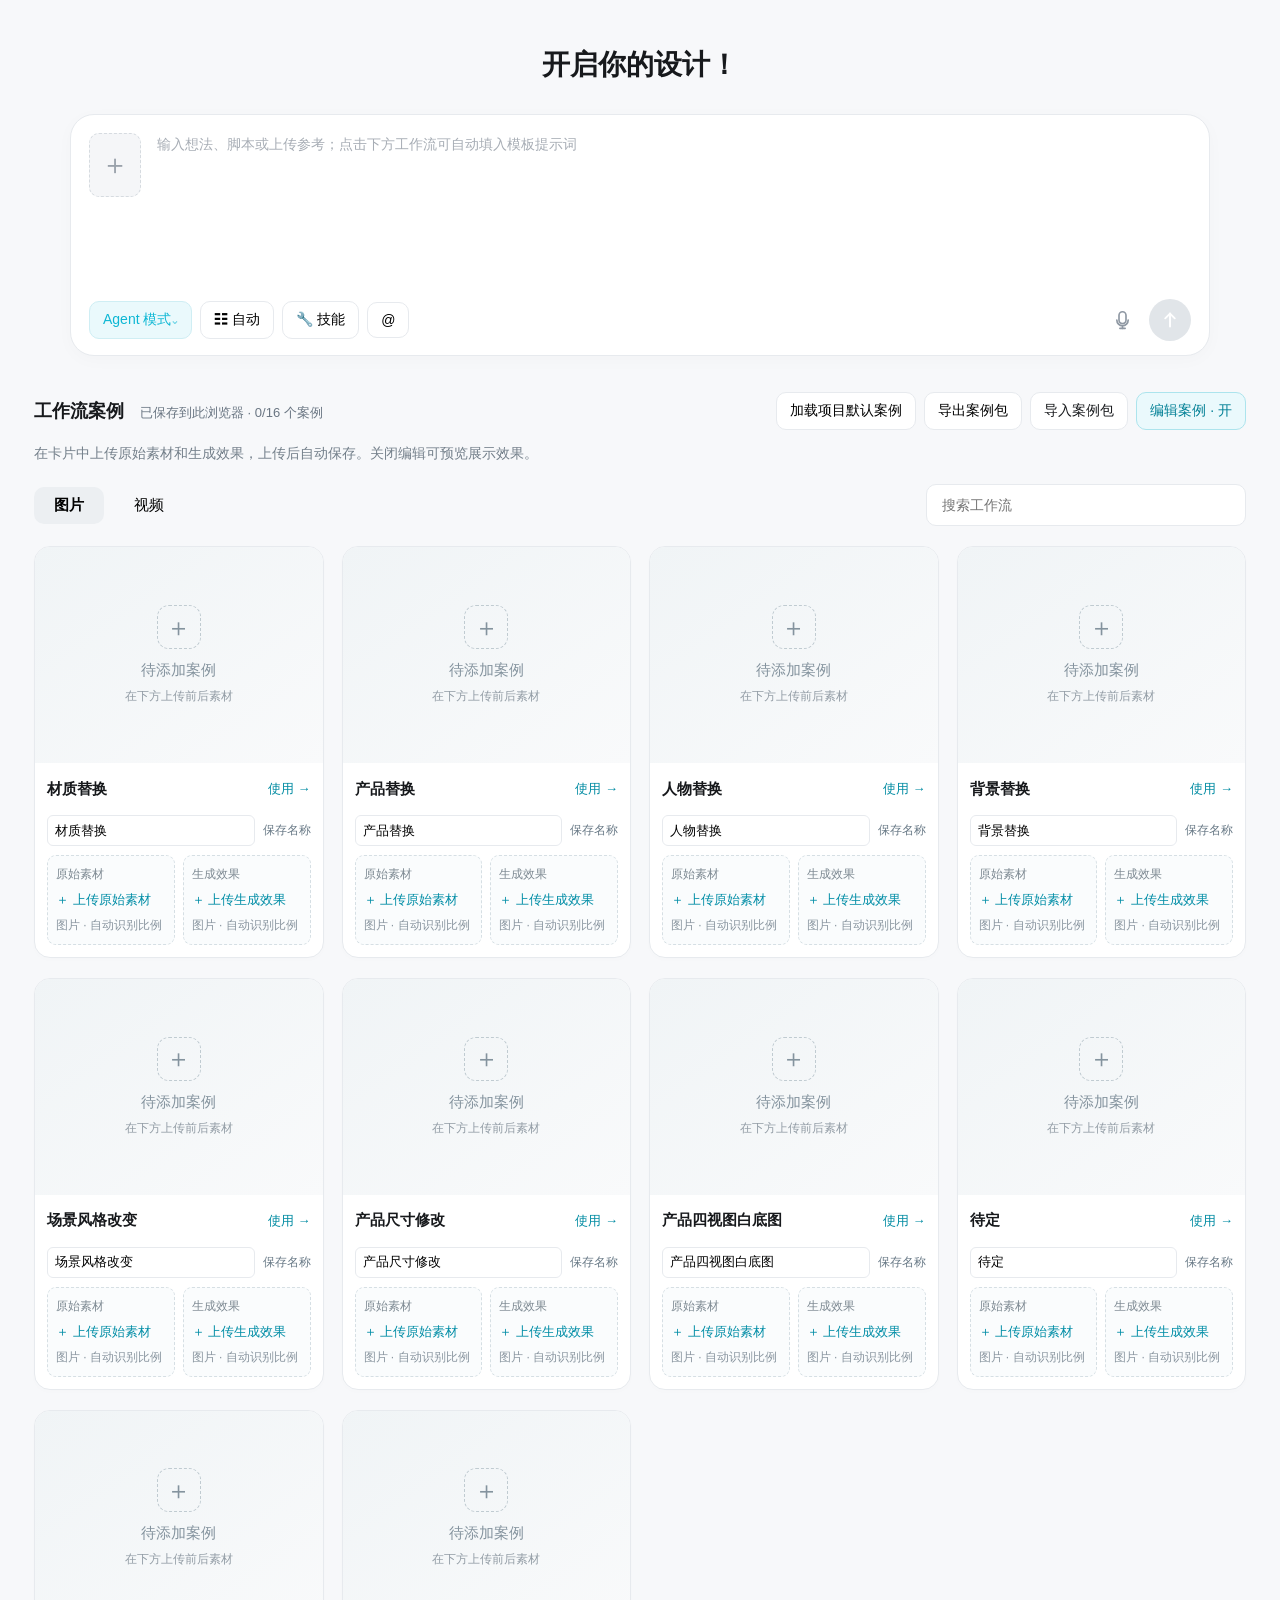
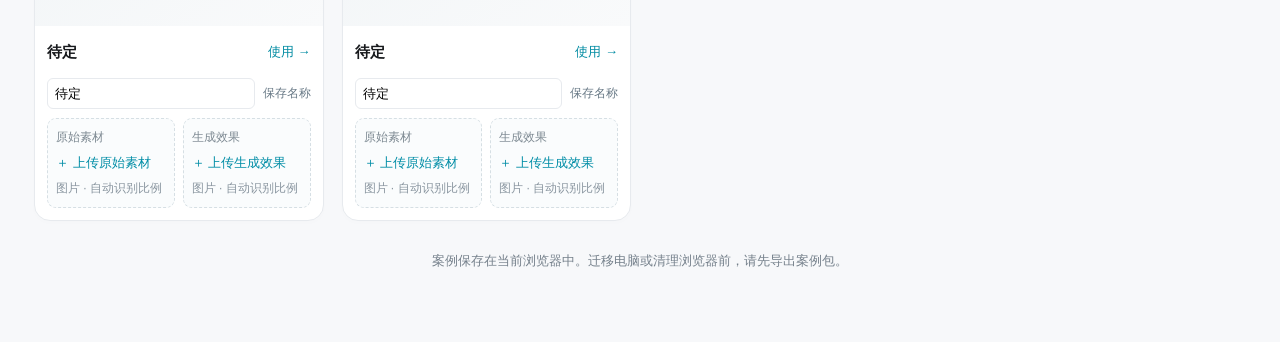
==== public/index.html @ 8887f8cb "Serve static website from public with explicit Vercel deployment settings" ====
<!DOCTYPE html>
<html lang="zh-CN">
<head><meta charset="UTF-8"><meta name="viewport" content="width=device-width, initial-scale=1.0">
<title>AI 工作流创作首页 · 案例编辑版</title><link rel="stylesheet" href="styles.css"><link rel="stylesheet" href="cases.css"><link rel="icon" href="data:,">
<script src="workflows.js" defer></script><script src="cases.js" defer></script><script src="composer.js" defer></script></head>
<body>
<div class="page">
  <div class="title">开启你的设计！</div>

  <section class="composer" id="composer">
    <div class="asset-strip" id="assetStrip"></div>
    <div class="composer-main">
      <label class="upload-main" title="上传图片或视频">＋<input id="topUpload" type="file" accept="image/*,video/*" multiple hidden></label>
      <textarea id="prompt" aria-label="创作提示词" placeholder="输入想法、脚本或上传参考；点击下方工作流可自动填入模板提示词"></textarea>
    </div>
    <div class="composer-bottom">
      <div class="left-tools">
        <div class="tool mode" id="modeBtn">
          <span id="modeLabel">Agent 模式</span>⌄
          <div class="mode-menu">
            <div class="mode-item active" data-mode="agent">Agent 模式 <span>✓</span></div>
            <div class="mode-item" data-mode="image">图片生成</div>
            <div class="mode-item" data-mode="video">视频生成</div>
          </div>
        </div>
        <div class="auto-wrap"><button class="tool">☷ 自动</button>
<div class="auto-panel" id="autoPanel">
  <div class="auto-section">
    <div class="auto-label">比例</div>
    <div class="ratio-grid" id="ratioGrid">
      <button class="ratio-option active" data-ratio="自适应"><span class="ratio-icon"></span>自适应</button>
      <button class="ratio-option" data-ratio="1:1"><span class="ratio-icon"></span>1:1</button>
      <button class="ratio-option" data-ratio="2:3"><span class="ratio-icon"></span>2:3</button>
      <button class="ratio-option" data-ratio="3:2"><span class="ratio-icon"></span>3:2</button>
      <button class="ratio-option" data-ratio="4:5"><span class="ratio-icon"></span>4:5</button>
      <button class="ratio-option" data-ratio="5:4"><span class="ratio-icon"></span>5:4</button>
      <button class="ratio-option" data-ratio="16:9"><span class="ratio-icon"></span>16:9</button>
      <button class="ratio-option" data-ratio="9:16"><span class="ratio-icon"></span>9:16</button>
      <button class="ratio-option" data-ratio="21:9"><span class="ratio-icon"></span>21:9</button>
      <button class="ratio-option" data-ratio="9:21"><span class="ratio-icon"></span>9:21</button>
      <button class="ratio-option" data-ratio="3:4"><span class="ratio-icon"></span>3:4</button>
      <button class="ratio-option" data-ratio="4:3"><span class="ratio-icon"></span>4:3</button>
      <button class="ratio-option" data-ratio="1:2"><span class="ratio-icon"></span>1:2</button>
      <button class="ratio-option" data-ratio="2:1"><span class="ratio-icon"></span>2:1</button>
      <button class="ratio-option" data-ratio="1:3"><span class="ratio-icon"></span>1:3</button>
      <button class="ratio-option" data-ratio="3:1"><span class="ratio-icon"></span>3:1</button>
    </div>
  </div>
  <div class="auto-section">
    <div class="auto-label">图像质量</div>
    <div class="segmented" data-group="quality">
      <button>低</button><button class="active">中</button><button>高</button>
    </div>
  </div>
  <div class="auto-section">
    <div class="auto-label">分辨率</div>
    <div class="segmented" data-group="resolution">
      <button class="active">1K</button><button>2K</button><button>4K</button>
    </div>
  </div>
</div></div><button class="tool">🔧 技能</button><button class="tool">@</button>
      </div>
      <div class="right-tools">
      <button class="icon-btn mic-btn" type="button" aria-label="语音输入" title="语音输入">
        <svg viewBox="0 0 24 24" aria-hidden="true"><path d="M12 15.5a4 4 0 0 0 4-4V6a4 4 0 1 0-8 0v5.5a4 4 0 0 0 4 4Z"></path><path d="M5.5 11.5a6.5 6.5 0 0 0 13 0"></path><path d="M12 18v3"></path><path d="M9 21h6"></path></svg>
      </button>
      <button class="send" type="button" aria-label="发送" title="发送">
        <svg viewBox="0 0 24 24" aria-hidden="true"><path d="M12 19V5"></path><path d="m6.8 10.2 5.2-5.2 5.2 5.2"></path></svg>
      </button>
    </div>
    </div>
  </section>

  <section class="case-toolbar" aria-label="案例管理">
    <div><strong>工作流案例</strong><span class="save-status" id="saveStatus" role="status">正在读取本机案例…</span></div>
    <div class="case-actions">
      <button class="tool" id="loadDefaults">加载项目默认案例</button>
      <button class="tool" id="exportCases">导出案例包</button>
      <label class="tool import-label">导入案例包<input id="importCases" type="file" accept=".aicases" hidden></label>
      <button class="tool edit-toggle" id="editCases" role="switch" aria-checked="true">编辑案例 · 开</button>
    </div>
  </section>
  <p class="edit-hint" id="editHint">在卡片中上传原始素材和生成效果，上传后自动保存。关闭编辑可预览展示效果。</p>
  <div class="content-head">
    <div class="tabs"><button class="tab active" data-tab="image">图片</button><button class="tab" data-tab="video">视频</button></div>
    <input id="search" class="search" aria-label="搜索工作流" placeholder="搜索工作流">
  </div>
  <section class="masonry" id="masonry" aria-label="工作流案例列表"></section>
  <p id="emptySearch" class="empty-search" hidden>没有找到对应工作流，请换个关键词。</p>
  <footer class="storage-note">案例保存在当前浏览器中。迁移电脑或清理浏览器前，请先导出案例包。</footer>
</div>


<dialog id="mediaDialog"><div class="dialog-head"><strong id="dialogTitle">查看原始文件</strong><button class="tool" id="closeDialog">关闭</button></div><div id="dialogMedia"></div></dialog>
<dialog id="importDialog"><h2>导入案例包</h2><p id="importSummary"></p><p>同一工作流的前后素材会按案例包整体替换；包内没有的工作流保持不变。新版案例包同时替换对应提示词模板；旧版案例包保留现有模板。第 3 版案例包同时恢复工作流名称，旧版包保留现有名称。</p><div class="dialog-actions"><button class="tool" id="cancelImport">取消</button><button class="tool primary" id="confirmImport">确认导入</button></div></dialog>
<div class="toast" id="toast" role="status" hidden></div>
</body></html>
---- public/styles.css ----
:root{--bg:#f7f8fa;--card:#fff;--text:#17191c;--muted:#969da6;--line:#e7eaee;--brand:#0db7d4;--brand-soft:#eaf9fc}
*{box-sizing:border-box}
body{margin:0;font-family:Inter,"PingFang SC","Microsoft YaHei",sans-serif;color:var(--text);background:var(--bg)}
.page{max-width:1480px;margin:0 auto;padding:58px 34px 70px}
.title{text-align:center;font-size:28px;font-weight:700;margin:16px 0 38px}
.title span{color:var(--brand)}
.composer{max-width:1140px;margin:0 auto 66px;background:#fff;border:1px solid var(--line);border-radius:24px;padding:18px 18px 14px;box-shadow:0 4px 18px rgba(0,0,0,.025)}
.composer.drag{outline:2px dashed var(--brand);outline-offset:4px}
.asset-strip{display:flex;gap:10px;flex-wrap:wrap;padding:2px 2px 12px}
.asset-strip:empty{display:none}
.asset{width:78px;height:78px;border-radius:12px;overflow:hidden;position:relative;border:1px solid var(--line);background:#f2f3f5}
.asset img,.asset video{width:100%;height:100%;object-fit:cover;display:block}
.asset button{position:absolute;right:4px;top:4px;width:22px;height:22px;border:0;border-radius:50%;background:rgba(0,0,0,.62);color:#fff;cursor:pointer;font-size:13px}
.composer-main{display:flex;gap:14px;min-height:158px}
.upload-main{width:52px;height:64px;flex:0 0 auto;border-radius:10px;border:1px dashed #d6dbe0;background:#f5f6f8;display:flex;align-items:center;justify-content:center;font-size:28px;color:#9aa2ab;cursor:pointer;user-select:none}
textarea{width:100%;min-height:148px;max-height:190px;border:0;outline:0;resize:none;background:transparent;font-size:13px;font-weight:400;line-height:1.48;color:#333;padding:3px 2px 0}
textarea::placeholder{color:#a7adb5}
.composer-bottom{display:flex;align-items:center;justify-content:space-between;gap:12px;margin-top:8px}
.left-tools,.right-tools{display:flex;align-items:center;gap:8px}
.tool{border:1px solid var(--line);background:#fff;border-radius:10px;padding:9px 13px;font-size:14px;cursor:pointer}
.mode{color:var(--brand);background:var(--brand-soft);border-color:#cfeef4;position:relative}
.mode-menu{display:none;position:absolute;top:44px;left:0;width:182px;padding:8px;border:1px solid var(--line);background:#fff;border-radius:14px;box-shadow:0 14px 34px rgba(0,0,0,.12);z-index:50;color:#333}
.mode.open .mode-menu{display:block}
.mode-item{padding:10px 12px;border-radius:9px;display:flex;justify-content:space-between}
.mode-item:hover,.mode-item.active{background:#f3f5f7}
.icon-btn{width:38px;height:38px;border:0;background:transparent;border-radius:50%;display:flex;align-items:center;justify-content:center;cursor:pointer;color:#8f98a3;padding:0}
.icon-btn:hover{background:#f3f5f7}
.icon-btn svg{width:21px;height:21px;fill:none;stroke:currentColor;stroke-width:1.9;stroke-linecap:round;stroke-linejoin:round}
.send{width:42px;height:42px;border:0;border-radius:50%;background:#e1e5e9;color:#fff;display:flex;align-items:center;justify-content:center;cursor:pointer;padding:0}
.send:hover{background:#17191c}
.send svg{width:22px;height:22px;fill:none;stroke:currentColor;stroke-width:2.1;stroke-linecap:round;stroke-linejoin:round}
.content-head{display:flex;align-items:center;justify-content:space-between;gap:16px;margin-bottom:30px}
.tabs{display:flex;gap:10px}
.tab{border:0;background:transparent;padding:9px 20px;border-radius:10px;cursor:pointer;font-size:15px}
.tab.active{background:#eceff2;font-weight:600}
.search{width:320px;max-width:44vw;border:1px solid var(--line);background:#fff;border-radius:10px;padding:12px 15px;outline:0;font-size:14px}
.auto-wrap{position:relative}
.auto-panel{
  position:absolute;left:0;bottom:46px;width:306px;padding:16px;
  background:rgba(255,255,255,.98);border:1px solid #e8eaee;border-radius:16px;
  box-shadow:0 12px 36px rgba(25,32,45,.12);z-index:80;display:none;
}
.auto-panel.open{display:block}
.auto-section+.auto-section{margin-top:16px}
.auto-label{font-size:12px;font-weight:600;color:#7b818c;margin-bottom:9px}
.ratio-grid{display:grid;grid-template-columns:repeat(5,1fr);gap:8px 6px}
.ratio-option{
  border:0;background:transparent;border-radius:9px;padding:6px 2px;
  font-size:11px;color:#6e7580;cursor:pointer;text-align:center;
}
.ratio-icon{display:block;margin:0 auto 4px;border:1.5px solid #89919d;border-radius:2px;width:14px;height:14px}
.ratio-option[data-ratio="2:3"] .ratio-icon{width:10px;height:15px}
.ratio-option[data-ratio="3:2"] .ratio-icon{width:16px;height:10px}
.ratio-option[data-ratio="4:5"] .ratio-icon{width:12px;height:15px}
.ratio-option[data-ratio="5:4"] .ratio-icon{width:16px;height:12px}
.ratio-option[data-ratio="16:9"] .ratio-icon{width:18px;height:10px}
.ratio-option[data-ratio="9:16"] .ratio-icon{width:9px;height:17px}
.ratio-option[data-ratio="21:9"] .ratio-icon{width:19px;height:8px}
.ratio-option[data-ratio="9:21"] .ratio-icon{width:8px;height:19px}
.ratio-option[data-ratio="3:4"] .ratio-icon{width:11px;height:15px}
.ratio-option[data-ratio="4:3"] .ratio-icon{width:16px;height:12px}
.ratio-option[data-ratio="1:2"] .ratio-icon{width:8px;height:17px}
.ratio-option[data-ratio="2:1"] .ratio-icon{width:18px;height:9px}
.ratio-option[data-ratio="1:3"] .ratio-icon{width:7px;height:19px}
.ratio-option[data-ratio="3:1"] .ratio-icon{width:20px;height:7px}
.ratio-option.active{background:#eef7fb;color:#2398b8;font-weight:600}
.ratio-option.active .ratio-icon{border-color:#2398b8}
.segmented{display:grid;grid-template-columns:repeat(3,1fr);gap:3px;padding:3px;background:#f4f5f7;border-radius:9px}
.segmented button{border:0;background:transparent;border-radius:7px;padding:7px 4px;font-size:12px;color:#7a808a;cursor:pointer}
.segmented button.active{background:#fff;color:#2d333b;box-shadow:0 1px 5px rgba(30,38,50,.08);font-weight:600}


@media(max-width:760px){.page{padding:28px 16px 48px}.title{font-size:22px}.content-head{flex-direction:column;align-items:stretch}.search{width:100%;max-width:none}}
---- public/cases.css ----
/* Case editor: preserve the original light surface and cyan accent. */
button,input,textarea{font:inherit}button,label{ -webkit-tap-highlight-color:transparent }button:focus-visible,label:focus-within,input:focus-visible{outline:3px solid #008da6;outline-offset:3px}button:disabled{opacity:.5;cursor:wait}[hidden]{display:none!important}
.page{padding-top:30px}.title{margin-bottom:30px}.composer{margin-bottom:36px}textarea{font-size:14px}.tool{white-space:nowrap}.case-toolbar{display:flex;align-items:center;justify-content:space-between;gap:18px;margin-bottom:12px}.case-toolbar strong{font-size:18px}.save-status{display:inline-block;font-size:13px;color:#697582;margin-left:16px}.save-status.error{color:#b52e34}.case-actions{display:flex;gap:8px;align-items:center}.import-label{cursor:pointer}.edit-toggle[aria-checked=true],.primary{background:var(--brand-soft);border-color:#ace4ed;color:#007f95}.edit-hint{font-size:14px;line-height:1.6;color:#737f8a;margin:0 0 20px}.content-head{margin-bottom:20px}.storage-note{font-size:13px;color:#75808b;text-align:center;margin-top:30px;line-height:1.6}
.masonry{display:grid;grid-template-columns:repeat(var(--columns,4),minmax(0,1fr));column-count:auto;gap:18px;align-items:start}.case-column{min-width:0;display:flex;flex-direction:column;gap:20px}.case-card{min-width:0;padding:0 0 12px;background:white;border:1px solid var(--line);border-radius:16px;overflow:hidden;box-shadow:0 2px 6px #17233103}.case-card.selected{border-color:var(--brand);box-shadow:0 0 0 1px var(--brand)}.case-stage{width:100%;position:relative;overflow:hidden;background:#eef1f4;isolation:isolate}.comparison-media{display:block!important;position:absolute;inset:0;width:100%!important;height:100%!important;object-fit:contain!important;pointer-events:none;background:#eef1f4}.after-media{z-index:1}.case-label{position:absolute;top:10px;z-index:3;background:#1a252bc4;color:white;font-size:12px;border-radius:5px;padding:4px 7px;pointer-events:none}.case-label.before{left:10px}.case-label.after{right:10px}.case-divider{position:absolute;top:0;bottom:0;width:2px;background:#fff;box-shadow:0 0 3px #0007;z-index:4;pointer-events:none;transform:translateX(-50%)}.case-grip{position:absolute;top:50%;left:50%;transform:translate(-50%,-50%);width:32px;height:32px;display:grid;place-items:center;background:white;color:#465362;box-shadow:0 2px 10px #0003;border-radius:50%;font-size:20px}.compare-slider{position:absolute;inset:0;margin:0;width:100%;height:100%;opacity:0;cursor:ew-resize;z-index:5;touch-action:pan-y}.case-stage:focus-within{outline:3px solid var(--brand);outline-offset:-3px}.case-stage:focus-within .case-grip{background:var(--brand);color:white}.case-empty{aspect-ratio:4/3;display:flex;align-items:center;justify-content:center;flex-direction:column;gap:8px;background:linear-gradient(145deg,#f0f4f6,#f9fafb);color:#84939e}.empty-mark{font-size:25px;border:1px dashed #c0cbd1;border-radius:12px;width:44px;height:44px;display:grid;place-items:center;margin-bottom:4px}.empty-title{font-size:15px}.empty-detail{font-size:12px;color:#929ca5}.case-heading{display:flex;align-items:center;justify-content:space-between;gap:8px;padding:12px 12px 4px}.case-title{font-size:15px;font-weight:600;background:none;border:0;padding:0;text-align:left;cursor:pointer;color:var(--text)}.use-workflow{border:0;background:transparent;color:#008ba2;white-space:nowrap;cursor:pointer;padding:5px 0 5px 8px;font-size:13px}.upload-slots{display:grid;grid-template-columns:1fr 1fr;gap:8px;padding:9px 12px 0}.upload-slot{position:relative;border:1px dashed #d6dfe4;background:#fafcfd;border-radius:9px;padding:10px 8px;min-width:0}.slot-label{font-size:12px;color:#7d8992;margin-bottom:7px}.upload-label{display:inline-block;font-size:13px;color:#008da6;cursor:pointer;position:relative;border-radius:3px}.upload-label input{position:absolute;inset:0;width:100%;opacity:0;cursor:pointer}.remove-button{border:0;background:transparent;color:#8b6262;font-size:12px;padding:0;margin-left:9px;cursor:pointer}.file-info{font-size:12px;color:#8a96a0;white-space:nowrap;overflow:hidden;text-overflow:ellipsis;margin-top:8px}.original-actions{display:flex;justify-content:space-between;gap:6px;padding:8px 12px 0}.small-button{font-size:12px;background:none;border:0;color:#687986;cursor:pointer;padding:2px 0;white-space:nowrap}.small-button:hover,.case-title:hover{color:#008da6}.playback{display:flex;align-items:center;gap:9px;padding:10px 12px 3px;min-height:34px}.playback button{color:#007f95;min-width:30px;font-size:13px}.video-seek{width:0;flex:1;min-width:0;accent-color:#0aa6bf}.video-time{font-size:11px;color:#788590;white-space:nowrap}.media-note{font-size:12px;line-height:1.5;color:#7d8992;padding:3px 12px;margin:0}.empty-search{text-align:center;color:#788591;padding:50px 10px}.saving .upload-label,.saving .import-label{pointer-events:none;opacity:.5}
dialog{border:1px solid var(--line);border-radius:18px;padding:22px;max-width:min(94vw,1100px);max-height:94vh;box-shadow:0 20px 80px #14283e33}dialog::backdrop{background:#15202e85}#mediaDialog{width:max-content}.dialog-head{display:flex;justify-content:space-between;align-items:center;gap:24px;margin-bottom:16px}.dialog-head strong{font-size:15px}#dialogMedia img,#dialogMedia video{display:block;max-width:85vw;max-height:74vh;object-fit:contain;margin:auto}#importDialog{max-width:520px}#importDialog h2{font-size:20px;margin:0 0 14px}#importDialog p{font-size:15px;line-height:1.7;color:#62717d}.dialog-actions{display:flex;justify-content:flex-end;gap:10px;margin-top:20px}.toast{position:fixed;bottom:26px;left:50%;transform:translateX(-50%);z-index:1000;padding:13px 20px;border-radius:12px;color:#fff;background:#243340;box-shadow:0 5px 24px #182c3d25;font-size:14px;line-height:1.5;max-width:calc(100vw - 32px);width:max-content}
@media(max-width:1180px){.case-toolbar{align-items:flex-start}.save-status{display:block;margin:7px 0 0}.case-actions{flex-wrap:wrap;justify-content:flex-end}}
@media(max-width:700px){.page{padding:20px 16px 35px}.title{font-size:24px;margin-top:8px}.composer{padding:14px;border-radius:18px}.composer-bottom{align-items:flex-start}.left-tools{flex-wrap:wrap;gap:6px}.left-tools .tool{font-size:13px;padding:8px}.right-tools{gap:2px}.mic-btn{display:none}.composer-main{gap:10px}.case-toolbar{flex-direction:column;gap:14px}.case-actions{justify-content:flex-start;width:100%}.case-actions .tool{font-size:13px;padding:9px}.edit-hint{font-size:13px}.search{max-width:52%;width:210px;padding:10px;font-size:13px}.tab{padding:9px 14px}.masonry{gap:12px}.upload-slots{padding:8px 9px 0;gap:5px}.upload-slot{padding:8px 6px}.upload-label{font-size:12px}.case-heading{padding-left:10px;padding-right:10px}.auto-panel{left:-65px;max-width:calc(100vw - 34px)}.dialog-head{gap:12px}.dialog-head strong{font-size:13px}}
@media(prefers-reduced-motion:reduce){*{scroll-behavior:auto!important;transition:none!important}}

.case-card[tabindex]{cursor:pointer}.case-card[tabindex]:focus-visible{outline:3px solid var(--brand);outline-offset:3px}

.workflow-name-editor{display:flex;gap:8px;padding:8px 12px 0;align-items:center}.workflow-name-editor input{min-width:0;width:0;flex:1;border:1px solid var(--line);border-radius:6px;padding:7px;font-size:13px}.workflow-name-editor button{flex-shrink:0}
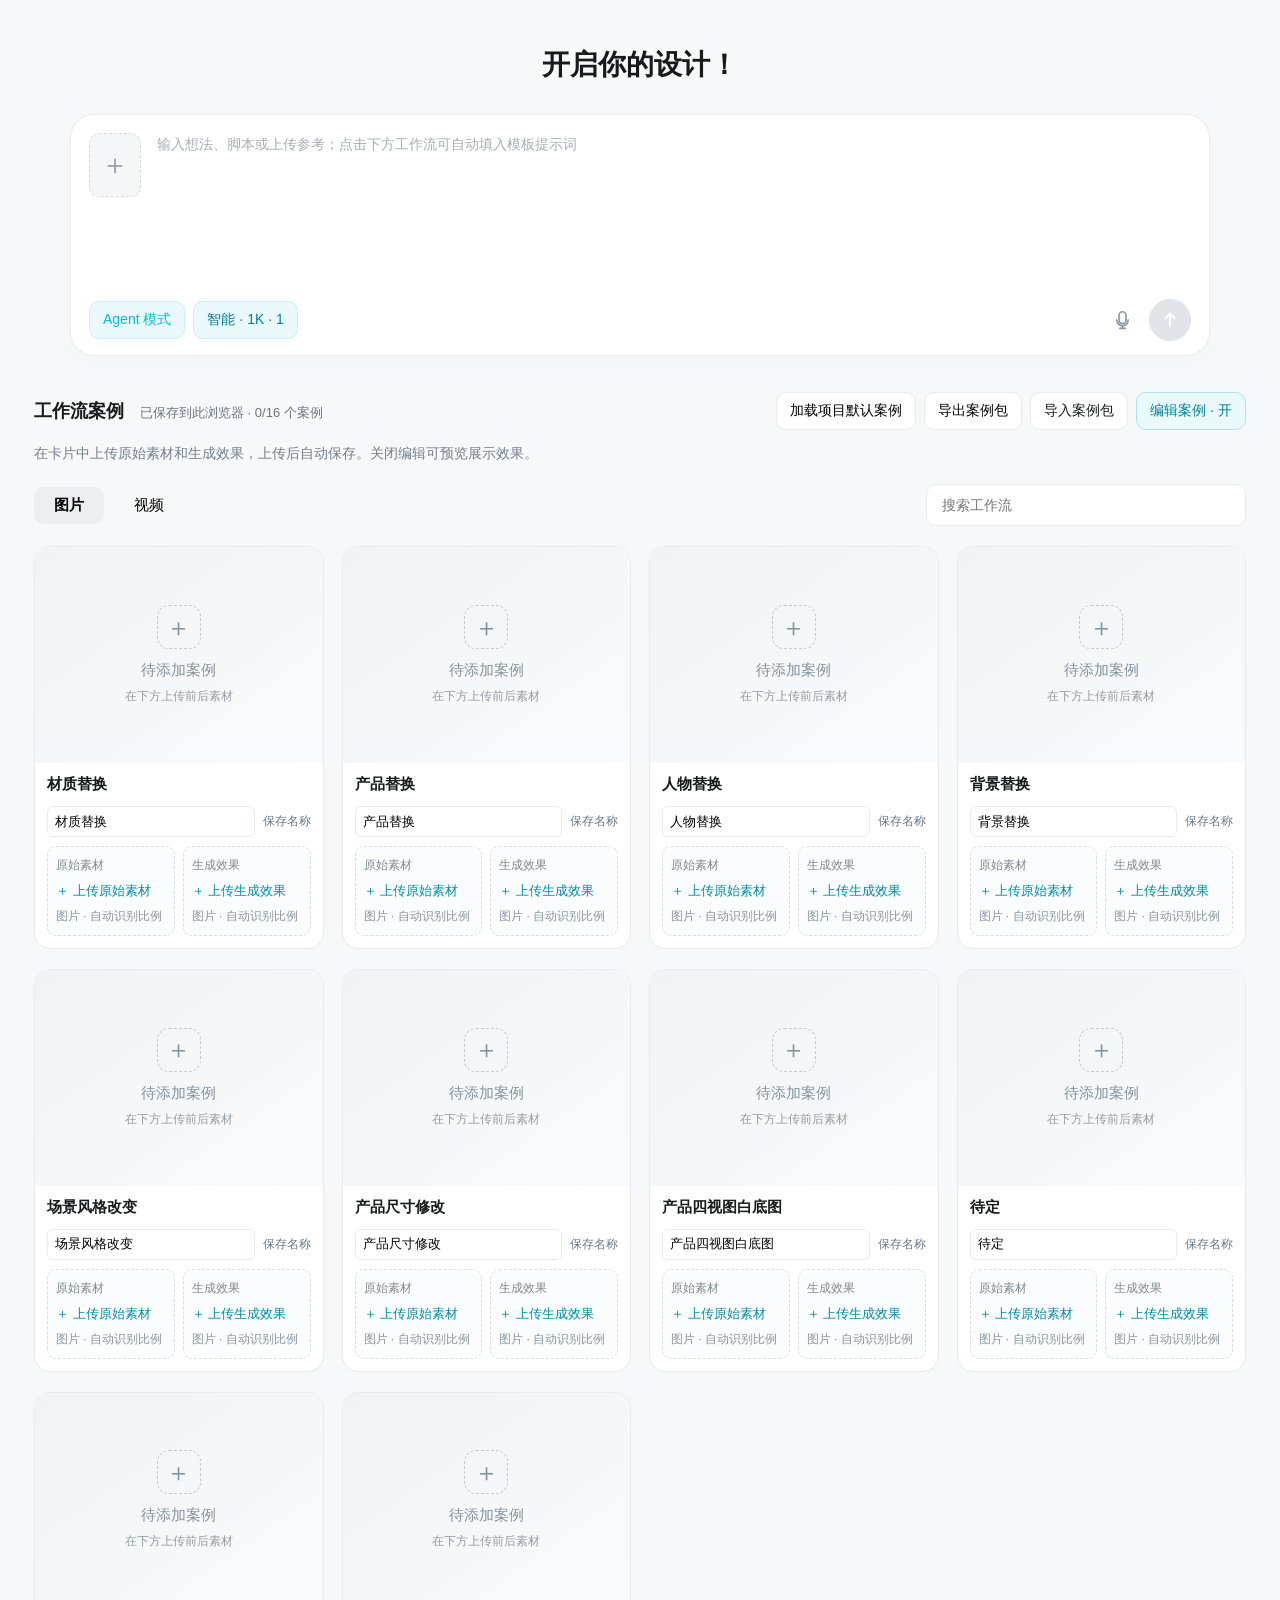
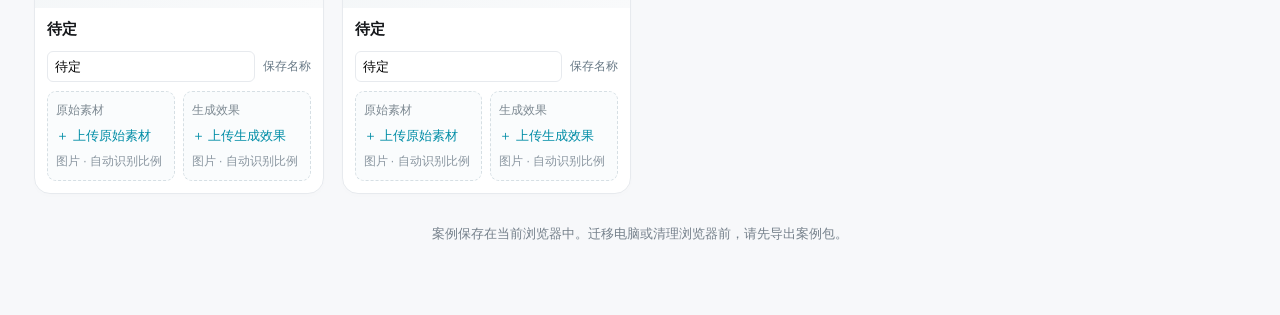
==== commit c4743a73: "Improve comparison handles, fullscreen preview and generation parameter controls" ====
--- a/public/index.html
+++ b/public/index.html
@@ -16,49 +16,14 @@
     <div class="composer-bottom">
       <div class="left-tools">
         <div class="tool mode" id="modeBtn">
-          <span id="modeLabel">Agent 模式</span>⌄
+          <span id="modeLabel">Agent 模式</span>
           <div class="mode-menu">
             <div class="mode-item active" data-mode="agent">Agent 模式 <span>✓</span></div>
             <div class="mode-item" data-mode="image">图片生成</div>
             <div class="mode-item" data-mode="video">视频生成</div>
           </div>
         </div>
-        <div class="auto-wrap"><button class="tool">☷ 自动</button>
-<div class="auto-panel" id="autoPanel">
-  <div class="auto-section">
-    <div class="auto-label">比例</div>
-    <div class="ratio-grid" id="ratioGrid">
-      <button class="ratio-option active" data-ratio="自适应"><span class="ratio-icon"></span>自适应</button>
-      <button class="ratio-option" data-ratio="1:1"><span class="ratio-icon"></span>1:1</button>
-      <button class="ratio-option" data-ratio="2:3"><span class="ratio-icon"></span>2:3</button>
-      <button class="ratio-option" data-ratio="3:2"><span class="ratio-icon"></span>3:2</button>
-      <button class="ratio-option" data-ratio="4:5"><span class="ratio-icon"></span>4:5</button>
-      <button class="ratio-option" data-ratio="5:4"><span class="ratio-icon"></span>5:4</button>
-      <button class="ratio-option" data-ratio="16:9"><span class="ratio-icon"></span>16:9</button>
-      <button class="ratio-option" data-ratio="9:16"><span class="ratio-icon"></span>9:16</button>
-      <button class="ratio-option" data-ratio="21:9"><span class="ratio-icon"></span>21:9</button>
-      <button class="ratio-option" data-ratio="9:21"><span class="ratio-icon"></span>9:21</button>
-      <button class="ratio-option" data-ratio="3:4"><span class="ratio-icon"></span>3:4</button>
-      <button class="ratio-option" data-ratio="4:3"><span class="ratio-icon"></span>4:3</button>
-      <button class="ratio-option" data-ratio="1:2"><span class="ratio-icon"></span>1:2</button>
-      <button class="ratio-option" data-ratio="2:1"><span class="ratio-icon"></span>2:1</button>
-      <button class="ratio-option" data-ratio="1:3"><span class="ratio-icon"></span>1:3</button>
-      <button class="ratio-option" data-ratio="3:1"><span class="ratio-icon"></span>3:1</button>
-    </div>
-  </div>
-  <div class="auto-section">
-    <div class="auto-label">图像质量</div>
-    <div class="segmented" data-group="quality">
-      <button>低</button><button class="active">中</button><button>高</button>
-    </div>
-  </div>
-  <div class="auto-section">
-    <div class="auto-label">分辨率</div>
-    <div class="segmented" data-group="resolution">
-      <button class="active">1K</button><button>2K</button><button>4K</button>
-    </div>
-  </div>
-</div></div><button class="tool">🔧 技能</button><button class="tool">@</button>
+<div class="auto-wrap"><button type="button" class="tool" id="parameterButton" aria-expanded="false" aria-controls="autoPanel">智能 · 1K · 1</button><div class="auto-panel" id="autoPanel"><div class="auto-label">选择比例</div><div class="ratio-grid"><button class="ratio-option active" data-ratio="智能"><span class="ratio-icon"></span>智能</button><button class="ratio-option " data-ratio="1:1"><span class="ratio-icon"></span>1:1</button><button class="ratio-option " data-ratio="3:4"><span class="ratio-icon"></span>3:4</button><button class="ratio-option " data-ratio="16:9"><span class="ratio-icon"></span>16:9</button><button class="ratio-option " data-ratio="4:3"><span class="ratio-icon"></span>4:3</button><button class="ratio-option " data-ratio="9:16"><span class="ratio-icon"></span>9:16</button><button class="ratio-option " data-ratio="2:3"><span class="ratio-icon"></span>2:3</button><button class="ratio-option " data-ratio="3:2"><span class="ratio-icon"></span>3:2</button><button class="ratio-option " data-ratio="21:9"><span class="ratio-icon"></span>21:9</button></div><div class="auto-label">选择分辨率</div><div class="segmented" data-group="resolution"><button class="active">1K</button><button>2K</button><button>4K</button></div><div class="auto-label">选择生成数量</div><div class="segmented" data-group="count"><button class="active">1</button><button>2</button><button>3</button><button>4</button></div></div></div>
       </div>
       <div class="right-tools">
       <button class="icon-btn mic-btn" type="button" aria-label="语音输入" title="语音输入">
--- a/public/cases.css
+++ b/public/cases.css
@@ -10,3 +10,18 @@
 .case-card[tabindex]{cursor:pointer}.case-card[tabindex]:focus-visible{outline:3px solid var(--brand);outline-offset:3px}
 
 .workflow-name-editor{display:flex;gap:8px;padding:8px 12px 0;align-items:center}.workflow-name-editor input{min-width:0;width:0;flex:1;border:1px solid var(--line);border-radius:6px;padding:7px;font-size:13px}.workflow-name-editor button{flex-shrink:0}
+
+/* Comparison controls and browser-sized preview. */
+.compare-handle{position:absolute;top:50%;transform:translate(-50%,-50%);width:44px;height:44px;border:1px solid #d5e6ea;border-radius:50%;background:white;color:#007f95;box-shadow:0 2px 10px #0002;z-index:6;cursor:ew-resize;touch-action:none;padding:0;font-size:22px}
+.case-label{overflow:hidden;white-space:nowrap;box-sizing:border-box;transition:opacity .08s linear}
+.preview-button{border:0;background:none;color:#008ba2;white-space:nowrap;cursor:pointer;font-size:13px;padding:5px 0}
+#mediaDialog{width:calc(100vw - 24px);height:calc(100dvh - 24px);max-width:none;max-height:none;box-sizing:border-box;padding:16px}
+#mediaDialog[open]{display:flex;flex-direction:column}#dialogMedia{flex:1;min-height:0;display:flex;flex-direction:column}
+#dialogMedia .preview-card{display:flex;flex-direction:column;flex:1;min-height:0;border:0;box-shadow:none;padding:0}
+#dialogMedia .case-stage{flex:1;min-height:0;aspect-ratio:auto!important}#dialogMedia .comparison-media{max-width:none;max-height:none;margin:0}
+#dialogMedia .playback{flex-shrink:0}.dialog-head{flex-shrink:0}
+.auto-panel{position:fixed;bottom:auto;right:auto;width:460px;max-width:calc(100vw - 24px);box-sizing:border-box;overflow-y:auto;overscroll-behavior:contain;z-index:100;padding:18px}
+.auto-panel .ratio-grid{display:grid;grid-template-columns:repeat(5,minmax(0,1fr));gap:6px}.auto-panel .auto-label{margin:12px 0 8px}.auto-panel .auto-label:first-child{margin-top:0}
+.auto-panel .segmented button.active,.auto-panel .ratio-option.active{background:var(--brand-soft);color:#007f95;border-color:#ace4ed}#parameterButton{color:#007f95;background:var(--brand-soft);border-color:#ccebf0}
+@media(max-width:560px){.auto-panel{padding:12px}.auto-panel .ratio-grid{grid-template-columns:repeat(3,minmax(0,1fr))}.case-title{min-width:0;overflow-wrap:anywhere}}
+.auto-panel{background:#fff}.auto-panel .segmented[data-group="count"]{grid-template-columns:repeat(4,minmax(0,1fr))}
